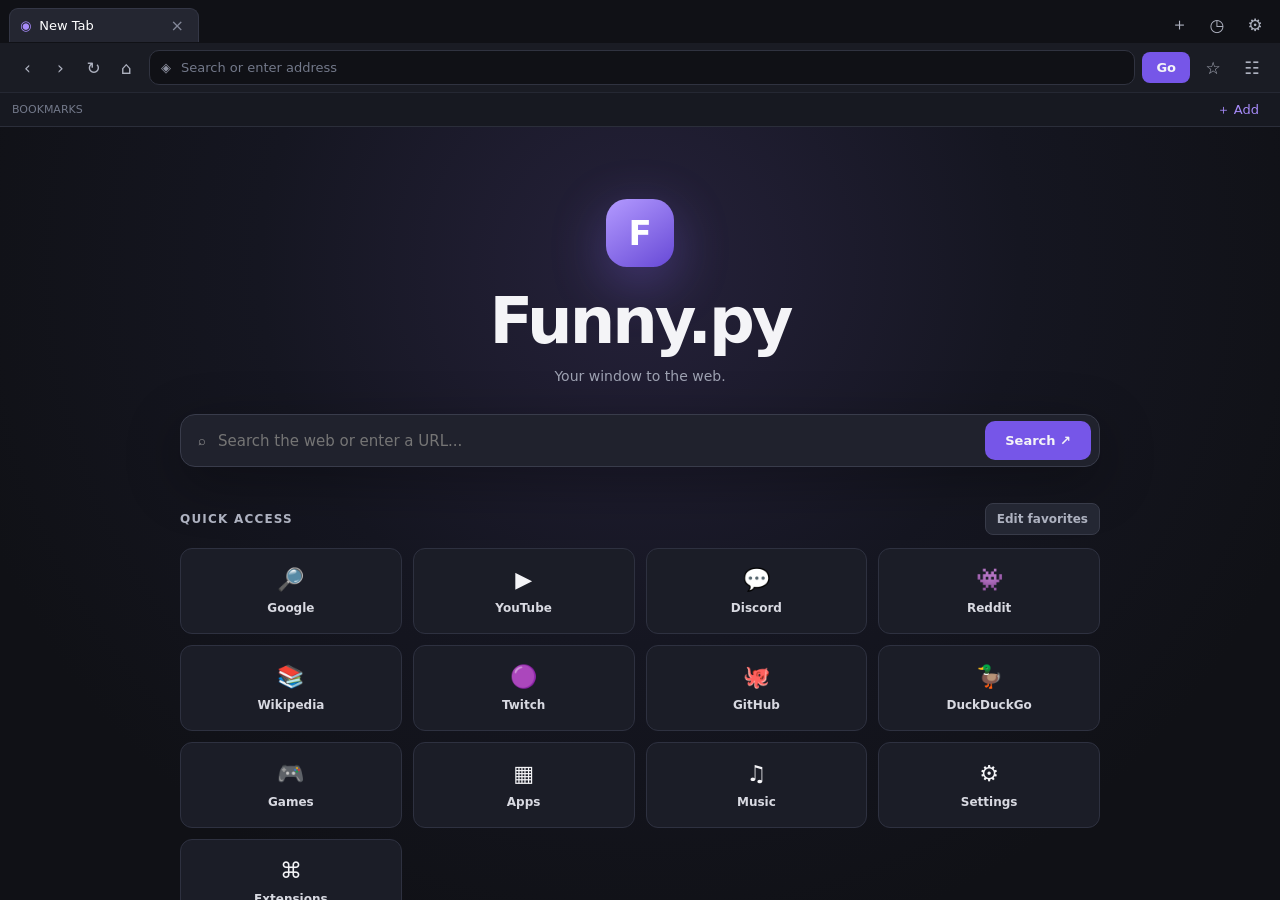
==== index.html @ 0aaf7318 "Make Funny.py a single-file browser with embedded WISP transport" ====
<!DOCTYPE html>
<html lang="en">
<head>
<meta charset="UTF-8">
<meta name="viewport" content="width=device-width,initial-scale=1">
<meta name="theme-color" content="#101116">
<title>Funny.py</title>

<style>
:root{color-scheme:dark;--bg:#101116;--panel:#181a22;--panel2:#20232d;--line:#2b2e3a;--text:#f4f4f7;--muted:#9297a8;--accent:#9b7cff;--accent2:#7656e8;--radius:13px}
*{box-sizing:border-box}html,body{margin:0;width:100%;height:100%;overflow:hidden;background:var(--bg);color:var(--text);font:13px Inter,ui-sans-serif,system-ui,-apple-system,"Segoe UI",sans-serif}
button,input,select{font:inherit}button{color:inherit;cursor:pointer}button:focus-visible,input:focus-visible,select:focus-visible{outline:2px solid var(--accent);outline-offset:2px}
#app{height:100%;display:flex;flex-direction:column;background:var(--bg)}
#chrome{background:#14151c;border-bottom:1px solid var(--line);z-index:5}
#tabrow{height:43px;display:flex;align-items:center;gap:6px;padding:6px 9px 0;background:#101116}
#tabs{display:flex;align-items:center;gap:5px;flex:1;min-width:0;overflow-x:auto;scrollbar-width:none;height:100%}#tabs::-webkit-scrollbar{display:none}
.tab{height:34px;min-width:120px;max-width:220px;flex:0 1 190px;display:flex;align-items:center;gap:8px;padding:0 10px;background:#1a1c25;border:1px solid #292c37;border-bottom:0;border-radius:9px 9px 0 0;color:#aeb2c0;white-space:nowrap;overflow:hidden}
.tab.active{background:#242631;color:white;border-color:#343746}.compact-tabs .tab{min-width:78px;max-width:155px}.hide-bookmarks #bookmarkbar{display:none}.hide-clock #clock,.hide-clock #date{display:none}.tab .tabtitle{overflow:hidden;text-overflow:ellipsis;flex:1;text-align:left}.tab .close{border:0;background:none;color:#85899a;padding:2px 4px;font-size:16px}.tab .close:hover{color:white}
#newtab,.iconbtn{border:0;background:transparent;color:#aeb2c0;border-radius:8px;width:32px;height:30px;font-size:17px;display:grid;place-items:center;flex:none}#newtab:hover,.iconbtn:hover{background:#292c38;color:white}
#toolbar{height:49px;display:flex;align-items:center;gap:7px;padding:6px 12px;background:#1a1c24}
.navbuttons{display:flex;gap:2px}.navbuttons button{width:31px;height:31px;border:0;border-radius:8px;background:transparent;color:#aeb2c0;font-size:17px}.navbuttons button:hover{background:#2b2e3a;color:white}
#addresswrap{height:35px;display:flex;align-items:center;gap:8px;flex:1;min-width:100px;background:#101116;border:1px solid #303340;border-radius:10px;padding:0 11px}
#secure{color:#8d91a0}#address{width:100%;background:transparent;border:0;outline:0;color:white;font-size:13px;min-width:0}#address::placeholder{color:#73798a}
#go{border:0;border-radius:8px;background:var(--accent2);padding:8px 14px;font-weight:700}#go:hover{background:var(--accent)}
#bookmarkbar{height:34px;display:flex;align-items:center;gap:6px;padding:0 12px;background:#171921;border-top:1px solid #252833;overflow:hidden}
.bookmark{border:0;background:transparent;color:#b9bdc9;border-radius:6px;padding:5px 9px;white-space:nowrap}.bookmark:hover{background:#2a2d39;color:white}.bookmark.add{margin-left:auto;color:#a78bfa}
#stage{position:relative;flex:1;min-height:0;background:var(--bg)}
.page{position:absolute;inset:0;width:100%;height:100%;border:0;background:white;display:none}.page.active{display:block}
#home{position:absolute;inset:0;overflow:auto;background:radial-gradient(ellipse at 50% 18%,#25213a 0,#151621 42%,#101116 78%);display:flex;justify-content:center}
.homeinner{width:min(920px,92%);padding:8vh 0 55px;text-align:center}
.brandmark{height:68px;width:68px;margin:0 auto 17px;border-radius:21px;display:grid;place-items:center;background:linear-gradient(145deg,#b39aff,#6749d6);box-shadow:0 15px 55px #8d6cff55;font-size:34px;font-weight:900;color:white}
h1{font-size:clamp(40px,6vw,64px);letter-spacing:-3px;margin:0;font-weight:800}.tagline{color:#9da1b1;margin:10px 0 30px;font-size:14px}
#homesearch{height:53px;display:flex;align-items:center;gap:10px;background:#20222d;border:1px solid #393c4b;border-radius:15px;padding:6px 8px 6px 17px;box-shadow:0 15px 55px #0005}
#homesearch input{flex:1;min-width:0;background:none;border:0;outline:0;color:white;font-size:15px}#homesearch button{height:39px;padding:0 20px;border:0;border-radius:10px;background:var(--accent2);font-weight:700}
.homehead{display:flex;align-items:center;justify-content:space-between;margin:36px 0 13px;text-align:left;color:#aeb2c0;font-size:12px;text-transform:uppercase;letter-spacing:1.2px;font-weight:700}
#favorites{display:grid;grid-template-columns:repeat(4,minmax(0,1fr));gap:11px}
.favorite{min-height:86px;border:1px solid #2e3140;background:#1b1d27;border-radius:12px;display:flex;flex-direction:column;align-items:center;justify-content:center;gap:9px;transition:.15s}
.favorite:hover{transform:translateY(-2px);border-color:#8c70ef;background:#242432}.favicon{font-size:22px}.favname{font-size:12px;color:#d8d9e1;font-weight:600}
#clock{font-size:clamp(28px,5vw,44px);font-weight:700;letter-spacing:-1px;margin-top:36px}#date{color:#8e93a4;margin-top:3px}
#homehint{color:#686e7e;font-size:11px;margin-top:35px}
#sidepanel{position:absolute;right:0;top:0;bottom:0;width:min(390px,92vw);background:#171922;border-left:1px solid var(--line);z-index:4;display:none;flex-direction:column;box-shadow:-15px 0 50px #0007}
#sidepanel.open{display:flex}.panelhead{height:52px;padding:0 16px;display:flex;align-items:center;justify-content:space-between;border-bottom:1px solid var(--line);font-weight:750;font-size:14px}.panelbody{padding:15px;overflow:auto;flex:1}
.panelclose{border:0;background:none;color:#9da1b1;font-size:20px}.field{margin-bottom:17px}.field label{display:block;color:#aeb2c0;font-size:12px;margin-bottom:7px}.field input,.field select{width:100%;height:36px;background:#101219;color:white;border:1px solid #343846;border-radius:8px;padding:0 10px}
.action{border:1px solid #383b49;background:#242733;border-radius:8px;padding:8px 11px}.action:hover{border-color:var(--accent)}.primary{background:var(--accent2);border-color:var(--accent2)}
.row{display:flex;align-items:center;gap:8px}.row>*{flex:1}
.entry{padding:10px 8px;border-bottom:1px solid #292c36;display:flex;align-items:center;gap:9px}.entry small{display:block;color:#858a9b;margin-top:3px;overflow:hidden;text-overflow:ellipsis}.entry .entrymain{flex:1;min-width:0;overflow:hidden}.entry button{border:0;background:none;color:#aeb2c0}
.log{font:11px ui-monospace,monospace;padding:8px;border-bottom:1px solid #292c36;color:#c5c8d2;overflow-wrap:anywhere}.log time{color:#8d72ef;margin-right:8px}
.metric{background:#20232d;border:1px solid #303441;border-radius:9px;padding:12px;margin-bottom:9px}.metric strong{font-size:21px;display:block}.metric span{color:#969bab;font-size:11px}
#toast{position:absolute;bottom:18px;left:50%;transform:translateX(-50%);background:#282b37;border:1px solid #45495a;border-radius:9px;padding:9px 14px;z-index:10;display:none;box-shadow:0 8px 30px #0008}
#inspectorHint{display:none;position:absolute;bottom:0;left:0;right:0;padding:10px;background:#7656e8;color:white;text-align:center;z-index:3}

#internalview{position:absolute;inset:0;display:none;overflow:auto;background:radial-gradient(ellipse at 50% 0,#24213a,#111218 65%);padding:28px}
#internalview.visible{display:block}.internal-wrap{max-width:1050px;margin:0 auto}.internal-top{display:flex;align-items:center;justify-content:space-between;gap:12px;margin-bottom:22px}.internal-top h2{font-size:27px;margin:0;letter-spacing:-1px}.internal-sub{color:#969bad;margin:7px 0 22px}.appgrid{display:grid;grid-template-columns:repeat(auto-fill,minmax(205px,1fr));gap:13px}.appcard{background:#1c1e29;border:1px solid #303342;border-radius:13px;padding:17px;min-height:150px;display:flex;flex-direction:column;align-items:flex-start;gap:9px}.appicon{width:43px;height:43px;border-radius:12px;background:#30294a;display:grid;place-items:center;font-size:22px}.appcard strong{font-size:14px}.appcard p{margin:0;color:#969bad;line-height:1.45;font-size:12px;flex:1}.appcard button{border:0;border-radius:8px;background:#7656e8;padding:8px 12px;font-weight:700}.appcard button.secondary{background:#2c2f3b;border:1px solid #414555}.internal-toolbar{display:flex;gap:8px;flex-wrap:wrap;margin:15px 0}.internal-toolbar button{border:1px solid #383b49;background:#242733;border-radius:8px;padding:8px 12px}.internal-toolbar button.selected{background:#7656e8}.internal-frame{position:absolute;inset:0;width:100%;height:100%;border:0;background:white}.privacy-cover{position:fixed;inset:0;z-index:1000;display:none;align-items:center;justify-content:center;text-align:center;background:linear-gradient(135deg,#171923,#29223f);color:white}.privacy-cover.visible{display:flex}.privacy-cover .privacy-card{padding:36px 48px;border:1px solid #ffffff22;border-radius:20px;background:#11131acc;box-shadow:0 20px 80px #0009}.privacy-cover h2{font-size:30px;margin:0 0 8px}.privacy-cover p{color:#b8bbca;margin:0}.game-stage{background:#101116;border:1px solid #303342;border-radius:14px;padding:22px;max-width:680px;margin:22px auto;text-align:center}.game-score{font-size:50px;font-weight:800;margin:20px}.game-stage button{background:#7656e8;border:0;border-radius:10px;padding:12px 18px;font-weight:700}

#internalview{padding-bottom:28px}
.music-embed{width:100%;height:calc(100vh - 205px);min-height:360px;border:1px solid #303342;border-radius:14px;background:#111218}


@media(max-width:620px){#favorites{grid-template-columns:repeat(2,1fr)}.tab{min-width:95px;max-width:145px}#bookmarkbar{overflow-x:auto}.navbuttons button{width:27px}#go{padding:8px 10px}.homeinner{padding-top:6vh}}
</style>
</head>
<body>
<div id="app">
 <div id="chrome">
  <div id="tabrow"><div id="tabs"></div><button id="newtab" title="New tab">＋</button><button class="iconbtn" data-panel="history" title="History">◷</button><button class="iconbtn" data-panel="settings" title="Settings">⚙</button></div>
  <div id="toolbar">
   <div class="navbuttons"><button id="back" title="Back">‹</button><button id="forward" title="Forward">›</button><button id="reload" title="Reload">↻</button><button id="homebtn" title="Home">⌂</button></div>
   <div id="addresswrap"><span id="secure">◈</span><input id="address" spellcheck="false" autocomplete="off" placeholder="Search or enter address"></div>
   <button id="go">Go</button>
   <button class="iconbtn" id="bookmarkCurrent" title="Bookmark this page">☆</button>
   <button class="iconbtn" data-panel="tools" title="Browser tools">☷</button>
  </div>
  <div id="bookmarkbar"><span style="color:#73798a;font-size:11px">BOOKMARKS</span><div id="bookmarks" class="row" style="flex:1;overflow:hidden"></div><button class="bookmark add" id="addBookmark">＋ Add</button></div>
 </div>
 <div id="stage">
  <div id="home">
   <div class="homeinner">
    <div class="brandmark">F</div><h1>Funny.py</h1><div class="tagline">Your window to the web.</div>
    <div id="homesearch"><span style="color:#999">⌕</span><input id="homeaddress" placeholder="Search the web or enter a URL..." autocomplete="off"><button id="homego">Search ↗</button></div>
    <div class="homehead"><span>Quick access</span><button class="action" id="editFavorites">Edit favorites</button></div>
    <div id="favorites"></div>
    <div id="clock">--:--</div><div id="date"></div>
    <div id="homehint">Funny.py Browser · Powered by GUST WISP</div>
   </div>
  </div>
  <div id="internalview"></div>
  <div id="sidepanel"><div class="panelhead"><span id="paneltitle">Browser tools</span><button class="panelclose" id="panelclose">×</button></div><div class="panelbody" id="panelbody"></div></div>
  <div id="inspectorHint">Element picker active — click an element inside the page to inspect it. Press Esc to stop.</div>
  <div id="toast"></div>
  <div id="privacyCover" class="privacy-cover"><div class="privacy-card"><h2>Funny.py</h2><p>Privacy screen · Return to this window to continue</p></div></div>
 </div>
</div>
<script>
"use strict";
const $=s=>document.querySelector(s);
const defaults={search:"https://www.google.com/search?q=",wisp:"wss://wisp.mercurywork.shop/",customWisp:"",favorites:[["Google","🔎","https://google.com"],["YouTube","▶️","https://youtube.com"],["Discord","💬","https://discord.com"],["Reddit","👾","https://reddit.com"],["Wikipedia","📚","https://wikipedia.org"],["Twitch","🟣","https://twitch.tv"],["GitHub","🐙","https://github.com"],["DuckDuckGo","🦆","https://duckduckgo.com"]],bookmarks:[],history:[],wallpaper:"",font:13,adblock:false};
let settings={...defaults,...load("funny_settings",{})};
let tabs=[],activeId=null,logs=[],panel=null,inspectMode=false,dragTab=null;
let gustEngineFrame=null,gustEngineReadyPromise=null,funnyCurl=null,funnyWispReady=null,funnyCurrentUrl="";
function restartGustEngine(){funnyWispReady=null;try{funnyCurl?.close()}catch(e){}funnyCurl=null}
async function ensureGustEngine(){
 if(funnyWispReady)return funnyWispReady;
 funnyWispReady=(async()=>{
  const prefs=load("funny_settings",settings),wisp=prefs.customWisp||prefs.wisp||"wss://wisp.mercurywork.shop/";
  await libcurl.load_wasm();
  libcurl.set_websocket(wisp);
  funnyCurl=new libcurl.HTTPSession();
  funnyCurl.set_connections(24,16,6);
  return funnyCurl;
 })();
 try{return await funnyWispReady}catch(e){funnyWispReady=null;throw e}
}
function funnyProxyUrl(raw,base){try{const u=new URL(raw,base);if(!/^https?:$/.test(u.protocol))return null;return u.href}catch(e){return null}}
async function showProxiedPage(url){
 const curl=await ensureGustEngine(),target=funnyProxyUrl(url,location.href);
 if(!target)throw new Error("Enter a valid http:// or https:// address");
 const response=await curl.fetch(target,{redirect:"follow"});
 if(!response.ok&&response.status!==0)throw new Error("WISP returned HTTP "+response.status);
 const type=response.headers.get("content-type")||"";
 if(!/html|xhtml/i.test(type)){
  const blob=await response.blob(),objectUrl=URL.createObjectURL(blob);
  funnyCurrentUrl=target;
  let frame=$("#funnyPageFrame");if(!frame){frame=document.createElement("iframe");frame.id="funnyPageFrame";frame.style.cssText="position:absolute;inset:0;width:100%;height:100%;border:0;background:white;z-index:2";$("#stage").insertBefore(frame,$("#sidepanel"))}
  frame.style.display="block";frame.src=objectUrl;$("#home").style.display="none";$("#internalview").classList.remove("visible");return;
 }
 let html=await response.text();funnyCurrentUrl=response.url||target;
 const baseTag='<base href="'+escapeHTML(funnyCurrentUrl)+'">';
 const bridge='<script>(function(){const base=document.baseURI;document.addEventListener("click",function(e){let a=e.target.closest("a[href]");if(!a)return;let u;try{u=new URL(a.getAttribute("href"),base)}catch(_){return}if(!/^https?:$/.test(u.protocol))return;e.preventDefault();parent.postMessage({__funnyWispNav:u.href},"*")},true);document.addEventListener("submit",function(e){let f=e.target;if(!(f instanceof HTMLFormElement))return;let u;try{u=new URL(f.action||location.href,base)}catch(_){return}e.preventDefault();parent.postMessage({__funnyWispNav:u.href,method:(f.method||"GET").toUpperCase()},"*")},true);})();<\/script>';
 if(/<head[^>]*>/i.test(html))html=html.replace(/<head([^>]*)>/i,"<head$1>"+baseTag+bridge);else html=baseTag+bridge+html;
 let frame=$("#funnyPageFrame");if(!frame){frame=document.createElement("iframe");frame.id="funnyPageFrame";frame.style.cssText="position:absolute;inset:0;width:100%;height:100%;border:0;background:white;z-index:2";$("#stage").insertBefore(frame,$("#sidepanel"))}
 frame.style.display="block";frame.srcdoc=html;$("#home").style.display="none";$("#internalview").classList.remove("visible");
}
window.addEventListener("message",e=>{if(e.data&&e.data.__funnyWispNav)navigate(e.data.__funnyWispNav)});

function load(k,f){try{return JSON.parse(localStorage.getItem(k))??f}catch(e){return f}}
function save(k,v){try{localStorage.setItem(k,JSON.stringify(v))}catch(e){}}
function log(message,type="info"){logs.unshift({time:new Date().toLocaleTimeString(),message,type});logs=logs.slice(0,200)}
function toast(message){const el=$("#toast");el.textContent=message;el.style.display="block";clearTimeout(toast.timer);toast.timer=setTimeout(()=>el.style.display="none",2200)}
function escapeHTML(s){return String(s).replace(/[&<>"']/g,c=>({"&":"&amp;","<":"&lt;",">":"&gt;",'"':"&quot;","'":"&#39;"}[c]))}
function normalize(value){
 value=String(value||"").trim();if(!value)return null;
 try{return new URL(value).href}catch(e){}
 if(value.includes(".")&&!value.includes(" "))return "https://"+value;
 return settings.search+encodeURIComponent(value);
}
function activeTab(){return tabs.find(t=>t.id===activeId)}
const BUILTIN_APPS=[
 {id:"interface-os",name:"Interf$ce OS",icon:"▦",description:"Interf$ce OS · whoisbro123.bonto.page",url:"https://whoisbro123.bonto.page",kind:"web"}
];
const EXTENSIONS=[
 {id:"compact-tabs",name:"Compact tabs",description:"Use a denser tab strip."},
 {id:"hide-bookmarks",name:"Hide bookmarks bar",description:"Hide the bookmarks strip to free up space."},
 {id:"hide-clock",name:"Hide new-tab clock",description:"Hide the clock and date on the start page."}
];
function internalRoute(raw){
 const v=String(raw||"").trim().toLowerCase().replace(/^https?:\/\//,"");
 if(!v.startsWith("funny.py//"))return null;
 return v.slice("funny.py//".length).split(/[?#]/)[0]||"home";
}
function setInternalContent(html){
 const box=$("#internalview");box.innerHTML=html;box.classList.add("visible");$("#home").style.display="none";
 if(gustEngineFrame)gustEngineFrame.style.display="none";const pf=$("#funnyPageFrame");if(pf)pf.style.display="none";
}
function appIsInstalled(id){return (load("funny_installed_apps",[])||[]).includes(id)}
function installApp(id){const a=load("funny_installed_apps",["lumin-demo"]);if(!a.includes(id))a.push(id);save("funny_installed_apps",a);toast("App installed")}
function uninstallApp(id){save("funny_installed_apps",(load("funny_installed_apps",["lumin-demo"])||[]).filter(x=>x!==id));toast("App uninstalled")}
function openInternalApp(id){const app=BUILTIN_APPS.find(x=>x.id===id);if(!app){toast("App not found");return}if(!appIsInstalled(id)){toast("Install this app first");return}const t=activeTab()||createTab();t.url="funny.py//apps/"+id;t.title=app.name;$("#address").value=t.url;renderTabs();$("#home").style.display="none";$("#internalview").classList.remove("visible");showProxiedPage(app.url).then(()=>log("Opened "+app.name+" through embedded WISP","load")).catch(e=>{toast("Could not open app: "+e.message);log("App launch error: "+e.message,"error")})}
function renderAppStore(){
 const apps=BUILTIN_APPS.map(a=>'<article class="appcard"><div class="appicon">'+a.icon+'</div><strong>'+escapeHTML(a.name)+'</strong><p>'+escapeHTML(a.description)+'</p><button data-install="'+a.id+'">'+(appIsInstalled(a.id)?"Open":"Install")+'</button></article>').join("");
 setInternalContent('<div class="internal-wrap"><div class="internal-top"><div><h2>Apps</h2><div class="internal-sub">Install an app, then open it inside a Funny.py tab.</div></div><button class="action" onclick="navigate(\'funny.py//home\')">Home</button></div><div class="appgrid">'+apps+'</div><div class="internal-toolbar"><button onclick="navigate(\'funny.py//games\')">Games hub</button><button onclick="navigate(\'funny.py//extensions\')">Extensions hub</button><button onclick="navigate(\'funny.py//settings\')">Settings</button></div></div>');
 $("#internalview").querySelectorAll("[data-install]").forEach(b=>b.onclick=()=>{const id=b.dataset.install;if(appIsInstalled(id))openInternalApp(id);else{installApp(id);renderAppStore()}});
}
function renderGames(){
 setInternalContent('<div class="internal-wrap"><div class="internal-top"><div><h2>Games</h2><div class="internal-sub">Powered by the official LuminSDK game catalog.</div></div><button class="action" onclick="navigate(\'funny.py//apps\')">Apps</button></div><div id="luminStatus" class="internal-sub">Loading LuminSDK game library…</div><div id="luminGames" style="min-height:420px;background:#101116;border-radius:14px;padding:12px"></div><div class="internal-toolbar"><button onclick="navigate(\'funny.py//extensions\')">Extensions</button><button onclick="navigate(\'funny.py//settings\')">Settings</button></div></div>');
 loadLuminSDK();
}
function loadLuminSDK(){
 const status=$("#luminStatus"),mount=$("#luminGames");if(!mount)return;
 const init=()=>{if(!window.Lumin||typeof window.Lumin.init!=="function"){if(status)status.textContent="LuminSDK loaded but its API is unavailable.";return}
  Promise.resolve(window.Lumin.init({container:mount,theme:"dark",columns:5,rows:4,onReady:()=>{if(status)status.textContent="LuminSDK ready · choose a game to play"},onError:e=>{if(status)status.textContent="LuminSDK error: "+(e?.message||e)}})).catch(e=>{if(status)status.textContent="Could not load games: "+(e?.message||e)})};
 if(window.Lumin){init();return}
 let script=document.getElementById("lumin-sdk-script");
 if(!script){script=document.createElement("script");script.id="lumin-sdk-script";script.src="https://cdn.jsdelivr.net/gh/luminsdk/script@latest/lumin.min.js";script.async=true;script.onload=init;script.onerror=()=>{if(status)status.textContent="LuminSDK could not load. Check your connection or CDN access."};document.head.appendChild(script)}
 else{script.addEventListener("load",init,{once:true})}
}
function renderGame(id){
 if(id!=="lumin-demo"){const custom=(load("funny_custom_games",[])||[]).find(g=>g.id===id);const render=window._funnyGameRender?.[id];if(custom&&typeof render==="function"){setInternalContent('<div class="internal-wrap"><div class="internal-top"><h2>'+escapeHTML(custom.name)+'</h2><button class="action" onclick="navigate(\'funny.py//games\')">All games</button></div><div id="customGameRoot"></div></div>');render($("#customGameRoot"),window.LuminSDK);return}setInternalContent('<div class="internal-wrap"><h2>Game not found</h2><button class="action" onclick="navigate(\'funny.py//games\')">Back</button></div>');return}
 setInternalContent('<div class="internal-wrap"><div class="internal-top"><div><h2>Lumin SDK Demo</h2><div class="internal-sub">funny.py//games/lumin-demo</div></div><button class="action" onclick="navigate(\'funny.py//games\')">All games</button></div><div class="game-stage"><p>Tap to earn points</p><div class="game-score" id="score">0</div><button id="tapGame">+1 point</button><p style="color:#9da1b1">Example game using window.LuminSDK</p></div></div>');
 let score=0;$("#tapGame").onclick=()=>{$("#score").textContent=String(++score);window.LuminSDK?.emit("score",score)};
}
function renderExtensions(){
 const enabled=load("funny_extensions",[]);
 setInternalContent('<div class="internal-wrap"><div class="internal-top"><div><h2>Extensions</h2><div class="internal-sub">Manage lightweight Funny.py interface extensions.</div></div><button class="action" onclick="navigate(\'funny.py//settings\')">Settings</button></div><div class="appgrid">'+EXTENSIONS.map(e=>'<article class="appcard"><div class="appicon">⌘</div><strong>'+e.name+'</strong><p>'+e.description+'</p><button class="extension-toggle" data-ext="'+e.id+'">'+(enabled.includes(e.id)?"Disable":"Enable")+'</button></article>').join("")+'</div></div>');
 $("#internalview").querySelectorAll("[data-ext]").forEach(b=>b.onclick=()=>{const id=b.dataset.ext;let list=load("funny_extensions",[]);list=list.includes(id)?list.filter(x=>x!==id):[...list,id];save("funny_extensions",list);applyExtensions();renderExtensions()});
}
function renderInternalSettings(){
 const cfg=load("funny_privacy",{enabled:false,preset:"midnight"});
 const options=[["wss://wisp.mercurywork.shop/","Default WISP · mercurywork.shop"],["wss://truffled.lol","Truffled · truffled.lol"],["wss://anura.pro","Anura · anura.pro"],["custom","Custom WISP URL"]];
 setInternalContent('<div class="internal-wrap"><div class="internal-top"><div><h2>Funny.py Settings</h2><div class="internal-sub">Browser preferences, WISP and privacy controls.</div></div><button class="action" onclick="navigate(\'funny.py//home\')">Home</button></div><div class="appgrid"><section class="appcard"><strong>Custom WISP</strong><p>Choose a WISP endpoint or enter your own. The built-in WISP transport uses this server for proxied page requests.</p><div class="field" style="width:100%"><label>WISP server</label><select id="wispChoice">'+options.map(o=>'<option value="'+o[0]+'">'+o[1]+'</option>').join("")+'</select></div><div class="field" style="width:100%"><label>Custom WISP URL</label><input id="customWisp" placeholder="wss://your-wisp.example"></div><button class="primary" id="saveWisp">Save WISP setting</button><p id="wispStatus" style="color:#9da1b1">Saved: '+escapeHTML(settings.customWisp||settings.wisp||options[0][0])+'</p></section><section class="appcard"><strong>Privacy screen</strong><p>Show a neutral cover when Funny.py loses focus.</p><label><input id="privacyEnabled" type="checkbox"> Enable privacy screen</label><div class="field" style="width:100%;margin-top:12px"><label>Screen style</label><select id="privacyPreset"><option value="midnight">Midnight</option><option value="violet">Violet gradient</option><option value="plain">Plain dark</option></select></div><button class="primary" id="savePrivacy">Save privacy settings</button></section></div><div class="internal-toolbar"><button onclick="navigate(\'funny.py//apps\')">Apps</button><button onclick="navigate(\'funny.py//games\')">Games</button><button onclick="navigate(\'funny.py//extensions\')">Extensions</button></div></div>');
 $("#privacyEnabled").checked=cfg.enabled;$("#privacyPreset").value=cfg.preset;
 const choice=$("#wispChoice"),custom=$("#customWisp");custom.value=settings.customWisp||"";
 choice.value=settings.customWisp?"custom":(settings.wisp||options[0][0]);if(!Array.from(choice.options).some(o=>o.value===choice.value))choice.value=options[0][0];
 custom.disabled=choice.value!=="custom";choice.onchange=()=>custom.disabled=choice.value!=="custom";
 $("#saveWisp").onclick=()=>{const value=choice.value==="custom"?custom.value.trim():choice.value;if(!/^wss:\/\//i.test(value)){toast("WISP URL must start with wss://");return}settings.wisp=value;settings.customWisp=choice.value==="custom"?value:"";save("funny_settings",settings);$("#wispStatus").textContent="Saved: "+value;restartGustEngine();toast("WISP saved. The next page will use this server.")};
 $("#savePrivacy").onclick=()=>{save("funny_privacy",{enabled:$("#privacyEnabled").checked,preset:$("#privacyPreset").value});applyPrivacyPreset();toast("Privacy settings saved")};
}
function renderMusic(){
 const musicUrl="https://shore-cloud-28296.surge.sh/pages/music.html";
 const tab=activeTab();if(tab){tab.title="Funny.py Music";renderTabs()}
 log("Opening Funny.py Music through GUST WISP","navigation");
 showProxiedPage(musicUrl).then(()=>log("Funny.py Music opened","load")).catch(e=>{toast("Music could not open: "+e.message);log("Music error: "+e.message,"error")});
}
function renderInternal(route){
 const parts=route.split("/");const section=parts[0]||"home";
 if(section==="home"||section===""){showHome();$("#internalview").classList.remove("visible");return}
 if(section==="settings")renderInternalSettings();
 else if(section==="apps"&&parts[1])openInternalApp(parts[1]);
 else if(section==="apps")renderAppStore();
 else if(section==="games"&&parts[1])renderGame(parts[1]);
 else if(section==="games")renderGames();
 else if(section==="extensions")renderExtensions();
 else if(section==="music")renderMusic();
 else setInternalContent('<div class="internal-wrap"><h2>Funny.py page not found</h2><p class="internal-sub">Try funny.py//settings, funny.py//apps, funny.py//games, funny.py//music, or funny.py//extensions.</p><button class="action" onclick="navigate(\'funny.py//home\')">Home</button></div>');
}
window.LuminSDK={
 version:"1.0-compatible",
 registerGame(def){if(!def||!def.id||!def.name||typeof def.render!=="function")throw new Error("Game requires id, name and render()");const list=load("funny_custom_games",[]);const clean={id:String(def.id),name:String(def.name),description:String(def.description||""),icon:String(def.icon||"🎮")};const next=list.filter(x=>x.id!==clean.id);next.push(clean);save("funny_custom_games",next);window._funnyGameRender=window._funnyGameRender||{};window._funnyGameRender[clean.id]=def.render;return clean},
 mount(node,html){if(typeof node==="string")node=document.querySelector(node);if(node)node.innerHTML=html},
 toast,save:(key,value)=>save("lumin_"+key,value),load:(key,fallback)=>load("lumin_"+key,fallback),
 navigate:url=>navigate(url),emit:(name,data)=>window.dispatchEvent(new CustomEvent("lumin:"+name,{detail:data}))
};
function applyExtensions(){const enabled=load("funny_extensions",[]);document.body.classList.toggle("compact-tabs",enabled.includes("compact-tabs"));document.body.classList.toggle("hide-bookmarks",enabled.includes("hide-bookmarks"));document.body.classList.toggle("hide-clock",enabled.includes("hide-clock"));}
function applyPrivacyPreset(){
 const cfg=load("funny_privacy",{enabled:false,preset:"midnight"});const cover=$("#privacyCover");if(!cover)return;
 const styles={midnight:"linear-gradient(135deg,#12141d,#25213a)",violet:"linear-gradient(135deg,#33205c,#7656e8)",plain:"#111218"};
 cover.style.background=styles[cfg.preset]||styles.midnight;
}
function privacyEvent(){const cfg=load("funny_privacy",{enabled:false,preset:"midnight"});$("#privacyCover")?.classList.toggle("visible",!!cfg.enabled&&document.visibilityState==="hidden")}

function createTab(url=null){
 const tab={id:crypto.randomUUID?crypto.randomUUID():String(Date.now()+Math.random()),url:null,title:"New Tab",history:[],index:-1,frame:null};
 tabs.push(tab);activeId=tab.id;tabs.forEach(x=>{if(x.frame){x.frame.style.display="none";x.frame.classList.remove("active")}});renderTabs();
 if(url)navigate(url);else showHome();
 return tab;
}
function renderTabs(){
 const root=$("#tabs");root.innerHTML="";
 tabs.forEach(t=>{
  const el=document.createElement("div");el.className="tab"+(t.id===activeId?" active":"");el.draggable=true;el.dataset.id=t.id;
  el.innerHTML='<span style="color:#a78bfa">◉</span><span class="tabtitle"></span><button class="close" title="Close tab">×</button>';
  el.querySelector(".tabtitle").textContent=t.title;
  el.addEventListener("click",e=>{if(e.target.closest(".close"))return;switchTab(t.id)});
  el.querySelector(".close").addEventListener("click",e=>{e.stopPropagation();closeTab(t.id)});
  el.addEventListener("dragstart",()=>{dragTab=t.id;el.style.opacity=".5"});
  el.addEventListener("dragend",()=>{dragTab=null;el.style.opacity="1"});
  el.addEventListener("dragover",e=>e.preventDefault());
  el.addEventListener("drop",e=>{e.preventDefault();const from=tabs.findIndex(x=>x.id===dragTab),to=tabs.findIndex(x=>x.id===t.id);if(from<0||to<0)return;const [m]=tabs.splice(from,1);tabs.splice(to,0,m);renderTabs()});
  root.appendChild(el);
 });
}
function switchTab(id){activeId=id;const t=activeTab();const route=t?.url?internalRoute(t.url):null;if(gustEngineFrame)gustEngineFrame.style.display="none";if(route!==null){renderInternal(route)}else if(t?.url){$("#internalview").classList.remove("visible");$("#home").style.display="none";showProxiedPage(t.url).catch(e=>{toast("WISP error: "+e.message);log("WISP error: "+e.message,"error")})}else{$("#internalview").classList.remove("visible");$("#home").style.display="flex"}$("#address").value=t?.url||"";renderTabs();closePanel()}
function closeTab(id){const i=tabs.findIndex(t=>t.id===id);if(i<0)return;const wasActive=activeId===id;if(tabs[i].frame)tabs[i].frame.remove();tabs.splice(i,1);if(!tabs.length){createTab();return}if(wasActive){activeId=tabs[Math.max(0,i-1)].id;switchTab(activeId)}else renderTabs()}
async function navigate(input,replace=false){const route=internalRoute(input);if(route!==null){const t=activeTab()||createTab();if(t.url&&!replace){t.history=t.history.slice(0,t.index+1);t.history.push(t.url);t.index++}t.url="funny.py//"+route;t.title="Funny.py · "+(route.split("/")[0]||"Home");if(gustEngineFrame)gustEngineFrame.style.display="none";$("#address").value=t.url;renderTabs();renderInternal(route);log("Opened internal route "+t.url);return}const url=normalize(input);if(!url)return;const t=activeTab()||createTab();try{if(t.url&&!replace){t.history=t.history.slice(0,t.index+1);t.history.push(t.url);t.index++}t.url=url;try{t.title=new URL(url).hostname}catch(e){t.title=url}$("#home").style.display="none";$("#address").value=url;$("#internalview").classList.remove("visible");renderTabs();log("Connecting through embedded WISP: "+url,"navigation");await showProxiedPage(url);log("WISP page loaded: "+url,"load");settings.history.unshift({url,title:t.title,time:Date.now()});settings.history=settings.history.slice(0,150);save("funny_settings",settings)}catch(e){console.error(e);toast("WISP navigation failed: "+e.message);log("WISP navigation error: "+e.message,"error")}}
function showHome(){if(gustEngineFrame)gustEngineFrame.style.display="none";const t=activeTab();if(t){t.url=null;t.title="New Tab"}$("#internalview").classList.remove("visible");$("#home").style.display="flex";$("#address").value="";renderTabs()}
function goBack(){const t=activeTab();if(!t)return;if(t.index>=0){const url=t.history[t.index];t.index--;navigate(url,true)}else if(gustEngineFrame){try{gustEngineFrame.contentWindow.document.getElementById("frame").contentWindow.history.back()}catch(e){}}}
function goForward(){const t=activeTab();if(!t)return;if(t.index+1<t.history.length){const url=t.history[++t.index];navigate(url,true)}else if(gustEngineFrame){try{gustEngineFrame.contentWindow.document.getElementById("frame").contentWindow.history.forward()}catch(e){}}}
function renderBookmarks(){
 $("#bookmarks").innerHTML="";settings.bookmarks.slice(0,9).forEach((b,i)=>{const btn=document.createElement("button");btn.className="bookmark";btn.textContent=b.title;btn.title=b.url;btn.onclick=()=>navigate(b.url);$("#bookmarks").appendChild(btn)});
}
function addBookmark(url,title){if(!url)return;if(settings.bookmarks.some(b=>b.url===url)){toast("Already bookmarked");return}settings.bookmarks.push({url,title:title||new URL(url).hostname});save("funny_settings",settings);renderBookmarks();toast("Bookmark saved")}
function renderFavorites(){
 const root=$("#favorites");root.innerHTML="";
 const items=settings.favorites.map(([name,icon,url])=>({name,icon,url,internal:false}));
 items.push(
  {name:"Games",icon:"🎮",url:"funny.py//games",internal:true},
  {name:"Apps",icon:"▦",url:"funny.py//apps",internal:true},
  {name:"Music",icon:"♫",url:"funny.py//music",internal:true},
  {name:"Settings",icon:"⚙",url:"funny.py//settings",internal:true},
  {name:"Extensions",icon:"⌘",url:"funny.py//extensions",internal:true}
 );
 items.forEach(item=>{
  const b=document.createElement("button");b.className="favorite";b.type="button";
  const icon=document.createElement("span");icon.className="favicon";icon.textContent=item.icon;
  const label=document.createElement("span");label.className="favname";label.textContent=item.name;
  b.append(icon,label);b.title=item.internal?"Open "+item.name:"Open "+item.url;
  b.onclick=()=>navigate(item.url);root.appendChild(b);
 });
}
function openPanel(which){panel=which;$("#sidepanel").classList.add("open");const title={settings:"Settings",history:"History",bookmarks:"Bookmarks",tools:"Developer tools",downloads:"Downloads"}[which]||"Browser tools";$("#paneltitle").textContent=title;const body=$("#panelbody");
 if(which==="settings"){
 body.innerHTML='<div class="field"><label>Search engine</label><select id="searchEngine"><option value="https://www.google.com/search?q=">Google</option><option value="https://search.brave.com/search?q=">Brave</option><option value="https://duckduckgo.com/?q=">DuckDuckGo</option><option value="https://www.bing.com/search?q=">Bing</option></select></div><div class="field"><label>New-tab wallpaper image URL</label><input id="wallpaper" placeholder="https://example.com/wallpaper.jpg"></div><div class="field"><label>New-tab font size</label><input id="fontsize" type="range" min="12" max="18" value="'+settings.font+'"></div><div class="field"><label><input id="adblock" type="checkbox" '+(settings.adblock?"checked":"")+'> Enable cosmetic ad-block styling (new-tab UI only)</label></div><button class="action primary" id="saveSettings">Save settings</button><p style="color:#8e93a4;line-height:1.5;margin-top:18px">Funny.py uses its embedded WISP transport. No GUST browser interface or visual assets are included.</p>';
 $("#searchEngine").value=settings.search;$("#wallpaper").value=settings.wallpaper||"";
 $("#saveSettings").onclick=()=>{settings.search=$("#searchEngine").value;settings.wallpaper=$("#wallpaper").value.trim();settings.font=Number($("#fontsize").value);settings.adblock=$("#adblock").checked;save("funny_settings",settings);applySettings();toast("Settings saved")};
 }else if(which==="history"){
 body.innerHTML='<div class="row"><button class="action" id="clearHistory">Clear history</button></div><div id="historyList"></div>';
 $("#historyList").innerHTML=settings.history.map(h=>'<div class="entry"><span>◷</span><div class="entrymain"><div>'+escapeHTML(h.title||h.url)+'</div><small>'+escapeHTML(h.url)+'</small></div><button data-url="'+encodeURIComponent(h.url)+'">↗</button></div>').join("");
 $("#historyList").querySelectorAll("button").forEach(b=>b.onclick=()=>navigate(decodeURIComponent(b.dataset.url)));
 $("#clearHistory").onclick=()=>{settings.history=[];save("funny_settings",settings);openPanel("history")};
 }else if(which==="bookmarks"){
 body.innerHTML=settings.bookmarks.length?settings.bookmarks.map((b,i)=>'<div class="entry"><span>☆</span><div class="entrymain"><div>'+escapeHTML(b.title)+'</div><small>'+escapeHTML(b.url)+'</small></div><button data-open="'+i+'">↗</button><button data-remove="'+i+'">×</button></div>').join(""):"<p style='color:#9297a8'>No bookmarks yet. Use the ☆ button in the address bar to save a page.</p>";
 body.querySelectorAll("[data-open]").forEach(b=>b.onclick=()=>navigate(settings.bookmarks[+b.dataset.open].url));body.querySelectorAll("[data-remove]").forEach(b=>b.onclick=()=>{settings.bookmarks.splice(+b.dataset.remove,1);save("funny_settings",settings);renderBookmarks();openPanel("bookmarks")});
 }else if(which==="tools"){
 body.innerHTML='<div class="metric"><strong>'+tabs.length+'</strong><span>Open tabs</span></div><div class="metric"><strong>'+logs.length+'</strong><span>Browser events recorded</span></div><div class="metric"><strong id="heap">—</strong><span>JS heap used (when supported)</span></div><div class="row"><button class="action" id="showLogs">Request / navigation log</button><button class="action" id="inspect">Inspect page elements</button></div><div class="row" style="margin-top:8px"><button class="action" id="metricsRefresh">Refresh metrics</button><button class="action" id="clearLogs">Clear logs</button></div><div id="loglist" style="margin-top:12px"></div>';
 const mem=performance.memory;$("#heap").textContent=mem?(mem.usedJSHeapSize/1048576).toFixed(1)+" MB":"Unavailable";
 $("#showLogs").onclick=()=>renderLogs();$("#metricsRefresh").onclick=()=>openPanel("tools");$("#clearLogs").onclick=()=>{logs=[];renderLogs()};$("#inspect").onclick=()=>startInspector();
 }else if(which==="downloads"){
 body.innerHTML="<p style='color:#9297a8'>Downloads started inside proxied pages depend on the target site and browser permissions. Your browser's normal downloads list remains available through the browser menu.</p>";
 }
}
function renderLogs(){const list=$("#loglist");if(!list)return;list.innerHTML=logs.map(l=>'<div class="log"><time>'+escapeHTML(l.time)+'</time>'+escapeHTML(l.message)+'</div>').join("")||"<p style='color:#9297a8'>No events yet.</p>"}
function closePanel(){panel=null;$("#sidepanel").classList.remove("open")}
function applySettings(){document.documentElement.style.setProperty("--font-size",settings.font+"px");if(settings.wallpaper){$("#home").style.background="linear-gradient(#10111699,#101116bb),url('"+settings.wallpaper.replace(/'/g,"%27")+"') center/cover fixed"}else{$("#home").style.background="radial-gradient(ellipse at 50% 18%,#25213a 0,#151621 42%,#101116 78%)"}renderFavorites();renderBookmarks()}
function startInspector(){
 const t=activeTab();if(!t?.frame){toast("Open a page first");return}
 try{
  const doc=t.frame.contentDocument;if(!doc)throw new Error("Page is not accessible");
  inspectMode=true;$("#inspectorHint").style.display="block";closePanel();
  const handler=e=>{if(!inspectMode)return;e.preventDefault();e.stopPropagation();const el=e.target;el.style.outline="2px solid #9b7cff";const info={tag:el.tagName.toLowerCase(),id:el.id||"(none)",classes:el.className?.toString?.()||"(none)",text:(el.textContent||"").trim().slice(0,180)};openPanel("tools");$("#loglist").innerHTML='<div class="metric"><strong>'+escapeHTML(info.tag)+'</strong><span>Selected element</span></div><div class="log">ID: '+escapeHTML(info.id)+'</div><div class="log">Classes: '+escapeHTML(info.classes)+'</div><div class="log">Text: '+escapeHTML(info.text)+'</div>';stopInspector();};
  doc.addEventListener("click",handler,true);window._funnyInspector={doc,handler};toast("Click an element inside the page");
 }catch(e){toast("Inspector unavailable for this page");log("Inspector error: "+e.message,"error")}
}
function stopInspector(){inspectMode=false;$("#inspectorHint").style.display="none";if(window._funnyInspector){window._funnyInspector.doc.removeEventListener("click",window._funnyInspector.handler,true);window._funnyInspector=null}}
function updateClock(){const d=new Date();$("#clock").textContent=d.toLocaleTimeString([],{hour:"2-digit",minute:"2-digit"});$("#date").textContent=d.toLocaleDateString([],{weekday:"long",month:"long",day:"numeric"})}
$("#go").onclick=()=>navigate($("#address").value);$("#address").addEventListener("keydown",e=>{if(e.key==="Enter")navigate($("#address").value)});
$("#homego").onclick=()=>navigate($("#homeaddress").value);$("#homeaddress").addEventListener("keydown",e=>{if(e.key==="Enter")navigate($("#homeaddress").value)});
$("#newtab").onclick=()=>createTab();$("#back").onclick=goBack;$("#forward").onclick=goForward;$("#reload").onclick=()=>{const t=activeTab();if(t?.url&&!internalRoute(t.url))showProxiedPage(t.url).catch(e=>toast("Reload failed: "+e.message));else showHome()};$("#homebtn").onclick=showHome;
$("#bookmarkCurrent").onclick=()=>{const t=activeTab();if(t?.url)addBookmark(t.url,t.title);else toast("Open a page to bookmark it")};
$("#addBookmark").onclick=()=>{const t=activeTab();if(t?.url)addBookmark(t.url,t.title);else toast("Open a page first")};
$("#panelclose").onclick=closePanel;document.querySelectorAll("[data-panel]").forEach(b=>b.onclick=()=>openPanel(b.dataset.panel));

$("#editFavorites").onclick=()=>{const raw=prompt("Enter favorite websites, one per line, as Name | URL",settings.favorites.map(f=>f[0]+" | "+f[2]).join("\n"));if(raw===null)return;const list=raw.split("\n").map(line=>{const p=line.split("|").map(x=>x.trim());if(p.length<2||!p[1])return null;return [p[0]||"Website","🌐",normalize(p.slice(1).join("|"))]}).filter(Boolean);settings.favorites=list;save("funny_settings",settings);renderFavorites()};
document.addEventListener("keydown",e=>{if(e.key==="Escape"&&inspectMode)stopInspector();if((e.ctrlKey||e.metaKey)&&e.key.toLowerCase()==="t"){e.preventDefault();createTab()}if((e.ctrlKey||e.metaKey)&&e.key.toLowerCase()==="w"){e.preventDefault();closeTab(activeId)}if((e.ctrlKey||e.metaKey)&&e.key.toLowerCase()==="l"){e.preventDefault();$("#address").focus();$("#address").select()}if((e.ctrlKey||e.metaKey)&&e.key.toLowerCase()==="d"){e.preventDefault();$("#bookmarkCurrent").click()}if(e.altKey&&e.key==="ArrowLeft")goBack();if(e.altKey&&e.key==="ArrowRight")goForward()});
window.addEventListener("error",e=>log("JavaScript: "+e.message,"error"));
window.addEventListener("unhandledrejection",e=>log("Promise: "+String(e.reason),"error"));
applySettings();applyExtensions();applyPrivacyPreset();document.addEventListener("visibilitychange",privacyEvent);window.addEventListener("blur",()=>{const cfg=load("funny_privacy",{enabled:false});if(cfg.enabled)$("#privacyCover").classList.add("visible")});window.addEventListener("focus",()=>$("#privacyCover").classList.remove("visible"));updateClock();setInterval(updateClock,15000);createTab();
log("Funny.py browser started");
</script>
<script>

/* GUST: libcurl.js@0.7.4 vendored inline (was cdn.jsdelivr.net/npm/libcurl.js@latest/libcurl_full.js).
   Self-contained boot: works with only WISP reachable, and pins the version
   so @latest can never change out from under us. */
/*
ading2210/libcurl.js - A port of libcurl to WASM for the browser.
Copyright (C) 2024 ading2210
Licensed under the GNU LGPL v3. See https://github.com/ading2210/libcurl.js
*/

//everything is wrapped in a function to prevent emscripten from polluting the global scope
const libcurl = (function() {

//emscripten compiled code is inserted here
/* __emscripten_output__ */
var Module=typeof Module!="undefined"?Module:{};var moduleOverrides=Object.assign({},Module);var arguments_=[];var thisProgram="./this.program";var quit_=(status,toThrow)=>{throw toThrow};var ENVIRONMENT_IS_WEB=typeof window=="object";var ENVIRONMENT_IS_WORKER=typeof importScripts=="function";var ENVIRONMENT_IS_NODE=typeof process=="object"&&typeof process.versions=="object"&&typeof process.versions.node=="string";var ENVIRONMENT_IS_SHELL=!ENVIRONMENT_IS_WEB&&!ENVIRONMENT_IS_NODE&&!ENVIRONMENT_IS_WORKER;if(Module["ENVIRONMENT"]){throw new Error("Module.ENVIRONMENT has been deprecated. To force the environment, use the ENVIRONMENT compile-time option (for example, -s ENVIRONMENT=web or -s ENVIRONMENT=node)")}var scriptDirectory="";function locateFile(path){if(Module["locateFile"]){return Module["locateFile"](path,scriptDirectory)}return scriptDirectory+path}var read_,readAsync,readBinary,setWindowTitle;function logExceptionOnExit(e){if(e instanceof ExitStatus)return;let toLog=e;if(e&&typeof e=="object"&&e.stack){toLog=[e,e.stack]}err("exiting due to exception: "+toLog)}if(ENVIRONMENT_IS_SHELL){if(typeof process=="object"&&typeof require==="function"||typeof window=="object"||typeof importScripts=="function")throw new Error("not compiled for this environment (did you build to HTML and try to run it not on the web, or set ENVIRONMENT to something - like node - and run it someplace else - like on the web?)");if(typeof read!="undefined"){read_=function shell_read(f){const data=tryParseAsDataURI(f);if(data){return intArrayToString(data)}return read(f)}}readBinary=function readBinary(f){let data;data=tryParseAsDataURI(f);if(data){return data}if(typeof readbuffer=="function"){return new Uint8Array(readbuffer(f))}data=read(f,"binary");assert(typeof data=="object");return data};readAsync=function readAsync(f,onload,onerror){setTimeout(()=>onload(readBinary(f)),0)};if(typeof scriptArgs!="undefined"){arguments_=scriptArgs}else if(typeof arguments!="undefined"){arguments_=arguments}if(typeof quit=="function"){quit_=((status,toThrow)=>{if(runtimeKeepaliveCounter){throw toThrow}logExceptionOnExit(toThrow);quit(status)})}if(typeof print!="undefined"){if(typeof console=="undefined")console={};console.log=print;console.warn=console.error=typeof printErr!="undefined"?printErr:print}}else if(ENVIRONMENT_IS_WEB||ENVIRONMENT_IS_WORKER){if(ENVIRONMENT_IS_WORKER){scriptDirectory=self.location.href}else if(typeof document!="undefined"&&document.currentScript){scriptDirectory=document.currentScript.src}if(scriptDirectory.indexOf("blob:")!==0){scriptDirectory=scriptDirectory.substr(0,scriptDirectory.replace(/[?#].*/,"").lastIndexOf("/")+1)}else{scriptDirectory=""}if(!(typeof window=="object"||typeof importScripts=="function"))throw new Error("not compiled for this environment (did you build to HTML and try to run it not on the web, or set ENVIRONMENT to something - like node - and run it someplace else - like on the web?)");{read_=(url=>{try{var xhr=new XMLHttpRequest;xhr.open("GET",url,false);xhr.send(null);return xhr.responseText}catch(err){var data=tryParseAsDataURI(url);if(data){return intArrayToString(data)}throw err}});if(ENVIRONMENT_IS_WORKER){readBinary=(url=>{try{var xhr=new XMLHttpRequest;xhr.open("GET",url,false);xhr.responseType="arraybuffer";xhr.send(null);return new Uint8Array(xhr.response)}catch(err){var data=tryParseAsDataURI(url);if(data){return data}throw err}})}readAsync=((url,onload,onerror)=>{var xhr=new XMLHttpRequest;xhr.open("GET",url,true);xhr.responseType="arraybuffer";xhr.onload=(()=>{if(xhr.status==200||xhr.status==0&&xhr.response){onload(xhr.response);return}var data=tryParseAsDataURI(url);if(data){onload(data.buffer);return}onerror()});xhr.onerror=onerror;xhr.send(null)})}setWindowTitle=(title=>document.title=title)}else{throw new Error("environment detection error")}var out=Module["print"]||console.log.bind(console);var err=Module["printErr"]||console.warn.bind(console);Object.assign(Module,moduleOverrides);moduleOverrides=null;checkIncomingModuleAPI();if(Module["arguments"])arguments_=Module["arguments"];legacyModuleProp("arguments","arguments_");if(Module["thisProgram"])thisProgram=Module["thisProgram"];legacyModuleProp("thisProgram","thisProgram");if(Module["quit"])quit_=Module["quit"];legacyModuleProp("quit","quit_");assert(typeof Module["memoryInitializerPrefixURL"]=="undefined","Module.memoryInitializerPrefixURL option was removed, use Module.locateFile instead");assert(typeof Module["pthreadMainPrefixURL"]=="undefined","Module.pthreadMainPrefixURL option was removed, use Module.locateFile instead");assert(typeof Module["cdInitializerPrefixURL"]=="undefined","Module.cdInitializerPrefixURL option was removed, use Module.locateFile instead");assert(typeof Module["filePackagePrefixURL"]=="undefined","Module.filePackagePrefixURL option was removed, use Module.locateFile instead");assert(typeof Module["read"]=="undefined","Module.read option was removed (modify read_ in JS)");assert(typeof Module["readAsync"]=="undefined","Module.readAsync option was removed (modify readAsync in JS)");assert(typeof Module["readBinary"]=="undefined","Module.readBinary option was removed (modify readBinary in JS)");assert(typeof Module["setWindowTitle"]=="undefined","Module.setWindowTitle option was removed (modify setWindowTitle in JS)");assert(typeof Module["TOTAL_MEMORY"]=="undefined","Module.TOTAL_MEMORY has been renamed Module.INITIAL_MEMORY");legacyModuleProp("read","read_");legacyModuleProp("readAsync","readAsync");legacyModuleProp("readBinary","readBinary");legacyModuleProp("setWindowTitle","setWindowTitle");assert(!ENVIRONMENT_IS_NODE,"node environment detected but not enabled at build time.  Add 'node' to `-s ENVIRONMENT` to enable.");assert(!ENVIRONMENT_IS_SHELL,"shell environment detected but not enabled at build time.  Add 'shell' to `-s ENVIRONMENT` to enable.");var POINTER_SIZE=4;function warnOnce(text){if(!warnOnce.shown)warnOnce.shown={};if(!warnOnce.shown[text]){warnOnce.shown[text]=1;err(text)}}function convertJsFunctionToWasm(func,sig){if(typeof WebAssembly.Function=="function"){var typeNames={"i":"i32","j":"i64","f":"f32","d":"f64"};var type={parameters:[],results:sig[0]=="v"?[]:[typeNames[sig[0]]]};for(var i=1;i<sig.length;++i){type.parameters.push(typeNames[sig[i]])}return new WebAssembly.Function(type,func)}var typeSection=[1,0,1,96];var sigRet=sig.slice(0,1);var sigParam=sig.slice(1);var typeCodes={"i":127,"j":126,"f":125,"d":124};typeSection.push(sigParam.length);for(var i=0;i<sigParam.length;++i){typeSection.push(typeCodes[sigParam[i]])}if(sigRet=="v"){typeSection.push(0)}else{typeSection=typeSection.concat([1,typeCodes[sigRet]])}typeSection[1]=typeSection.length-2;var bytes=new Uint8Array([0,97,115,109,1,0,0,0].concat(typeSection,[2,7,1,1,101,1,102,0,0,7,5,1,1,102,0,0]));var module=new WebAssembly.Module(bytes);var instance=new WebAssembly.Instance(module,{"e":{"f":func}});var wrappedFunc=instance.exports["f"];return wrappedFunc}var freeTableIndexes=[];var functionsInTableMap;function getEmptyTableSlot(){if(freeTableIndexes.length){return freeTableIndexes.pop()}try{wasmTable.grow(1)}catch(err){if(!(err instanceof RangeError)){throw err}throw"Unable to grow wasm table. Set ALLOW_TABLE_GROWTH."}return wasmTable.length-1}function updateTableMap(offset,count){for(var i=offset;i<offset+count;i++){var item=getWasmTableEntry(i);if(item){functionsInTableMap.set(item,i)}}}function addFunction(func,sig){assert(typeof func!="undefined");if(!functionsInTableMap){functionsInTableMap=new WeakMap;updateTableMap(0,wasmTable.length)}if(functionsInTableMap.has(func)){return functionsInTableMap.get(func)}var ret=getEmptyTableSlot();try{setWasmTableEntry(ret,func)}catch(err){if(!(err instanceof TypeError)){throw err}assert(typeof sig!="undefined","Missing signature argument to addFunction: "+func);var wrapped=convertJsFunctionToWasm(func,sig);setWasmTableEntry(ret,wrapped)}functionsInTableMap.set(func,ret);return ret}function removeFunction(index){functionsInTableMap.delete(getWasmTableEntry(index));freeTableIndexes.push(index)}function legacyModuleProp(prop,newName){if(!Object.getOwnPropertyDescriptor(Module,prop)){Object.defineProperty(Module,prop,{configurable:true,get:function(){abort("Module."+prop+" has been replaced with plain "+newName+" (the initial value can be provided on Module, but after startup the value is only looked for on a local variable of that name)")}})}}function ignoredModuleProp(prop){if(Object.getOwnPropertyDescriptor(Module,prop)){abort("`Module."+prop+"` was supplied but `"+prop+"` not included in INCOMING_MODULE_JS_API")}}function unexportedMessage(sym,isFSSybol){var msg="'"+sym+"' was not exported. add it to EXPORTED_RUNTIME_METHODS (see the FAQ)";if(isFSSybol){msg+=". Alternatively, forcing filesystem support (-s FORCE_FILESYSTEM=1) can export this for you"}return msg}function unexportedRuntimeSymbol(sym,isFSSybol){if(!Object.getOwnPropertyDescriptor(Module,sym)){Object.defineProperty(Module,sym,{configurable:true,get:function(){abort(unexportedMessage(sym,isFSSybol))}})}}function unexportedRuntimeFunction(sym,isFSSybol){if(!Object.getOwnPropertyDescriptor(Module,sym)){Module[sym]=(()=>abort(unexportedMessage(sym,isFSSybol)))}}var tempRet0=0;var setTempRet0=value=>{tempRet0=value};var getTempRet0=()=>tempRet0;var wasmBinary;if(Module["wasmBinary"])wasmBinary=Module["wasmBinary"];legacyModuleProp("wasmBinary","wasmBinary");var noExitRuntime=Module["noExitRuntime"]||true;legacyModuleProp("noExitRuntime","noExitRuntime");if(typeof WebAssembly!="object"){abort("no native wasm support detected")}var wasmMemory;var ABORT=false;var EXITSTATUS;function assert(condition,text){if(!condition){abort("Assertion failed"+(text?": "+text:""))}}function getCFunc(ident){var func=Module["_"+ident];assert(func,"Cannot call unknown function "+ident+", make sure it is exported");return func}function ccall(ident,returnType,argTypes,args,opts){var toC={"string":function(str){var ret=0;if(str!==null&&str!==undefined&&str!==0){var len=(str.length<<2)+1;ret=stackAlloc(len);stringToUTF8(str,ret,len)}return ret},"array":function(arr){var ret=stackAlloc(arr.length);writeArrayToMemory(arr,ret);return ret}};function convertReturnValue(ret){if(returnType==="string")return UTF8ToString(ret);if(returnType==="boolean")return Boolean(ret);return ret}var func=getCFunc(ident);var cArgs=[];var stack=0;assert(returnType!=="array",'Return type should not be "array".');if(args){for(var i=0;i<args.length;i++){var converter=toC[argTypes[i]];if(converter){if(stack===0)stack=stackSave();cArgs[i]=converter(args[i])}else{cArgs[i]=args[i]}}}var ret=func.apply(null,cArgs);function onDone(ret){if(stack!==0)stackRestore(stack);return convertReturnValue(ret)}ret=onDone(ret);return ret}var ALLOC_NORMAL=0;var ALLOC_STACK=1;function allocate(slab,allocator){var ret;assert(typeof allocator=="number","allocate no longer takes a type argument");assert(typeof slab!="number","allocate no longer takes a number as arg0");if(allocator==ALLOC_STACK){ret=stackAlloc(slab.length)}else{ret=_malloc(slab.length)}if(!slab.subarray&&!slab.slice){slab=new Uint8Array(slab)}HEAPU8.set(slab,ret);return ret}var UTF8Decoder=typeof TextDecoder!="undefined"?new TextDecoder("utf8"):undefined;function UTF8ArrayToString(heap,idx,maxBytesToRead){var endIdx=idx+maxBytesToRead;var endPtr=idx;while(heap[endPtr]&&!(endPtr>=endIdx))++endPtr;if(endPtr-idx>16&&heap.subarray&&UTF8Decoder){return UTF8Decoder.decode(heap.subarray(idx,endPtr))}else{var str="";while(idx<endPtr){var u0=heap[idx++];if(!(u0&128)){str+=String.fromCharCode(u0);continue}var u1=heap[idx++]&63;if((u0&224)==192){str+=String.fromCharCode((u0&31)<<6|u1);continue}var u2=heap[idx++]&63;if((u0&240)==224){u0=(u0&15)<<12|u1<<6|u2}else{if((u0&248)!=240)warnOnce("Invalid UTF-8 leading byte 0x"+u0.toString(16)+" encountered when deserializing a UTF-8 string in wasm memory to a JS string!");u0=(u0&7)<<18|u1<<12|u2<<6|heap[idx++]&63}if(u0<65536){str+=String.fromCharCode(u0)}else{var ch=u0-65536;str+=String.fromCharCode(55296|ch>>10,56320|ch&1023)}}}return str}function UTF8ToString(ptr,maxBytesToRead){return ptr?UTF8ArrayToString(HEAPU8,ptr,maxBytesToRead):""}function stringToUTF8Array(str,heap,outIdx,maxBytesToWrite){if(!(maxBytesToWrite>0))return 0;var startIdx=outIdx;var endIdx=outIdx+maxBytesToWrite-1;for(var i=0;i<str.length;++i){var u=str.charCodeAt(i);if(u>=55296&&u<=57343){var u1=str.charCodeAt(++i);u=65536+((u&1023)<<10)|u1&1023}if(u<=127){if(outIdx>=endIdx)break;heap[outIdx++]=u}else if(u<=2047){if(outIdx+1>=endIdx)break;heap[outIdx++]=192|u>>6;heap[outIdx++]=128|u&63}else if(u<=65535){if(outIdx+2>=endIdx)break;heap[outIdx++]=224|u>>12;heap[outIdx++]=128|u>>6&63;heap[outIdx++]=128|u&63}else{if(outIdx+3>=endIdx)break;if(u>1114111)warnOnce("Invalid Unicode code point 0x"+u.toString(16)+" encountered when serializing a JS string to a UTF-8 string in wasm memory! (Valid unicode code points should be in range 0-0x10FFFF).");heap[outIdx++]=240|u>>18;heap[outIdx++]=128|u>>12&63;heap[outIdx++]=128|u>>6&63;heap[outIdx++]=128|u&63}}heap[outIdx]=0;return outIdx-startIdx}function stringToUTF8(str,outPtr,maxBytesToWrite){assert(typeof maxBytesToWrite=="number","stringToUTF8(str, outPtr, maxBytesToWrite) is missing the third parameter that specifies the length of the output buffer!");return stringToUTF8Array(str,HEAPU8,outPtr,maxBytesToWrite)}function lengthBytesUTF8(str){var len=0;for(var i=0;i<str.length;++i){var u=str.charCodeAt(i);if(u>=55296&&u<=57343)u=65536+((u&1023)<<10)|str.charCodeAt(++i)&1023;if(u<=127)++len;else if(u<=2047)len+=2;else if(u<=65535)len+=3;else len+=4}return len}var UTF16Decoder=typeof TextDecoder!="undefined"?new TextDecoder("utf-16le"):undefined;function allocateUTF8(str){var size=lengthBytesUTF8(str)+1;var ret=_malloc(size);if(ret)stringToUTF8Array(str,HEAP8,ret,size);return ret}function writeArrayToMemory(array,buffer){assert(array.length>=0,"writeArrayToMemory array must have a length (should be an array or typed array)");HEAP8.set(array,buffer)}function writeAsciiToMemory(str,buffer,dontAddNull){for(var i=0;i<str.length;++i){assert(str.charCodeAt(i)===(str.charCodeAt(i)&255));HEAP8[buffer++>>0]=str.charCodeAt(i)}if(!dontAddNull)HEAP8[buffer>>0]=0}var buffer,HEAP8,HEAPU8,HEAP16,HEAPU16,HEAP32,HEAPU32,HEAPF32,HEAPF64;function updateGlobalBufferAndViews(buf){buffer=buf;Module["HEAP8"]=HEAP8=new Int8Array(buf);Module["HEAP16"]=HEAP16=new Int16Array(buf);Module["HEAP32"]=HEAP32=new Int32Array(buf);Module["HEAPU8"]=HEAPU8=new Uint8Array(buf);Module["HEAPU16"]=HEAPU16=new Uint16Array(buf);Module["HEAPU32"]=HEAPU32=new Uint32Array(buf);Module["HEAPF32"]=HEAPF32=new Float32Array(buf);Module["HEAPF64"]=HEAPF64=new Float64Array(buf)}var TOTAL_STACK=5242880;if(Module["TOTAL_STACK"])assert(TOTAL_STACK===Module["TOTAL_STACK"],"the stack size can no longer be determined at runtime");var INITIAL_MEMORY=Module["INITIAL_MEMORY"]||16777216;legacyModuleProp("INITIAL_MEMORY","INITIAL_MEMORY");assert(INITIAL_MEMORY>=TOTAL_STACK,"INITIAL_MEMORY should be larger than TOTAL_STACK, was "+INITIAL_MEMORY+"! (TOTAL_STACK="+TOTAL_STACK+")");assert(typeof Int32Array!="undefined"&&typeof Float64Array!=="undefined"&&Int32Array.prototype.subarray!=undefined&&Int32Array.prototype.set!=undefined,"JS engine does not provide full typed array support");assert(!Module["wasmMemory"],"Use of `wasmMemory` detected.  Use -s IMPORTED_MEMORY to define wasmMemory externally");assert(INITIAL_MEMORY==16777216,"Detected runtime INITIAL_MEMORY setting.  Use -s IMPORTED_MEMORY to define wasmMemory dynamically");var wasmTable;function writeStackCookie(){var max=_emscripten_stack_get_end();assert((max&3)==0);HEAP32[max+4>>2]=34821223;HEAP32[max+8>>2]=2310721022;HEAP32[0]=1668509029}function checkStackCookie(){if(ABORT)return;var max=_emscripten_stack_get_end();var cookie1=HEAPU32[max+4>>2];var cookie2=HEAPU32[max+8>>2];if(cookie1!=34821223||cookie2!=2310721022){abort("Stack overflow! Stack cookie has been overwritten, expected hex dwords 0x89BACDFE and 0x2135467, but received 0x"+cookie2.toString(16)+" 0x"+cookie1.toString(16))}if(HEAP32[0]!==1668509029)abort("Runtime error: The application has corrupted its heap memory area (address zero)!")}(function(){var h16=new Int16Array(1);var h8=new Int8Array(h16.buffer);h16[0]=25459;if(h8[0]!==115||h8[1]!==99)throw"Runtime error: expected the system to be little-endian! (Run with -s SUPPORT_BIG_ENDIAN=1 to bypass)"})();var __ATPRERUN__=[];var __ATINIT__=[];var __ATPOSTRUN__=[];var runtimeInitialized=false;var runtimeExited=false;var runtimeKeepaliveCounter=0;function keepRuntimeAlive(){return noExitRuntime||runtimeKeepaliveCounter>0}function preRun(){if(Module["preRun"]){if(typeof Module["preRun"]=="function")Module["preRun"]=[Module["preRun"]];while(Module["preRun"].length){addOnPreRun(Module["preRun"].shift())}}callRuntimeCallbacks(__ATPRERUN__)}function initRuntime(){checkStackCookie();assert(!runtimeInitialized);runtimeInitialized=true;if(!Module["noFSInit"]&&!FS.init.initialized)FS.init();FS.ignorePermissions=false;TTY.init();SOCKFS.root=FS.mount(SOCKFS,{},null);PIPEFS.root=FS.mount(PIPEFS,{},null);callRuntimeCallbacks(__ATINIT__)}function exitRuntime(){checkStackCookie();runtimeExited=true}function postRun(){checkStackCookie();if(Module["postRun"]){if(typeof Module["postRun"]=="function")Module["postRun"]=[Module["postRun"]];while(Module["postRun"].length){addOnPostRun(Module["postRun"].shift())}}callRuntimeCallbacks(__ATPOSTRUN__)}function addOnPreRun(cb){__ATPRERUN__.unshift(cb)}function addOnInit(cb){__ATINIT__.unshift(cb)}function addOnPostRun(cb){__ATPOSTRUN__.unshift(cb)}assert(Math.imul,"This browser does not support Math.imul(), build with LEGACY_VM_SUPPORT or POLYFILL_OLD_MATH_FUNCTIONS to add in a polyfill");assert(Math.fround,"This browser does not support Math.fround(), build with LEGACY_VM_SUPPORT or POLYFILL_OLD_MATH_FUNCTIONS to add in a polyfill");assert(Math.clz32,"This browser does not support Math.clz32(), build with LEGACY_VM_SUPPORT or POLYFILL_OLD_MATH_FUNCTIONS to add in a polyfill");assert(Math.trunc,"This browser does not support Math.trunc(), build with LEGACY_VM_SUPPORT or POLYFILL_OLD_MATH_FUNCTIONS to add in a polyfill");var runDependencies=0;var runDependencyWatcher=null;var dependenciesFulfilled=null;var runDependencyTracking={};function getUniqueRunDependency(id){var orig=id;while(1){if(!runDependencyTracking[id])return id;id=orig+Math.random()}}function addRunDependency(id){runDependencies++;if(Module["monitorRunDependencies"]){Module["monitorRunDependencies"](runDependencies)}if(id){assert(!runDependencyTracking[id]);runDependencyTracking[id]=1;if(runDependencyWatcher===null&&typeof setInterval!="undefined"){runDependencyWatcher=setInterval(function(){if(ABORT){clearInterval(runDependencyWatcher);runDependencyWatcher=null;return}var shown=false;for(var dep in runDependencyTracking){if(!shown){shown=true;err("still waiting on run dependencies:")}err("dependency: "+dep)}if(shown){err("(end of list)")}},1e4)}}else{err("warning: run dependency added without ID")}}function removeRunDependency(id){runDependencies--;if(Module["monitorRunDependencies"]){Module["monitorRunDependencies"](runDependencies)}if(id){assert(runDependencyTracking[id]);delete runDependencyTracking[id]}else{err("warning: run dependency removed without ID")}if(runDependencies==0){if(runDependencyWatcher!==null){clearInterval(runDependencyWatcher);runDependencyWatcher=null}if(dependenciesFulfilled){var callback=dependenciesFulfilled;dependenciesFulfilled=null;callback()}}}Module["preloadedImages"]={};Module["preloadedAudios"]={};function abort(what){{if(Module["onAbort"]){Module["onAbort"](what)}}what="Aborted("+what+")";err(what);ABORT=true;EXITSTATUS=1;var e=new WebAssembly.RuntimeError(what);throw e}var dataURIPrefix="data:application/octet-stream;base64,";function isDataURI(filename){return filename.startsWith(dataURIPrefix)}function isFileURI(filename){return filename.startsWith("file://")}function createExportWrapper(name,fixedasm){return function(){var displayName=name;var asm=fixedasm;if(!fixedasm){asm=Module["asm"]}assert(runtimeInitialized,"native function `"+displayName+"` called before runtime initialization");assert(!runtimeExited,"native function `"+displayName+"` called after runtime exit (use NO_EXIT_RUNTIME to keep it alive after main() exits)");if(!asm[name]){assert(asm[name],"exported native function `"+displayName+"` not found")}return asm[name].apply(null,arguments)}}var wasmBinaryFile;wasmBinaryFile="[data-uri]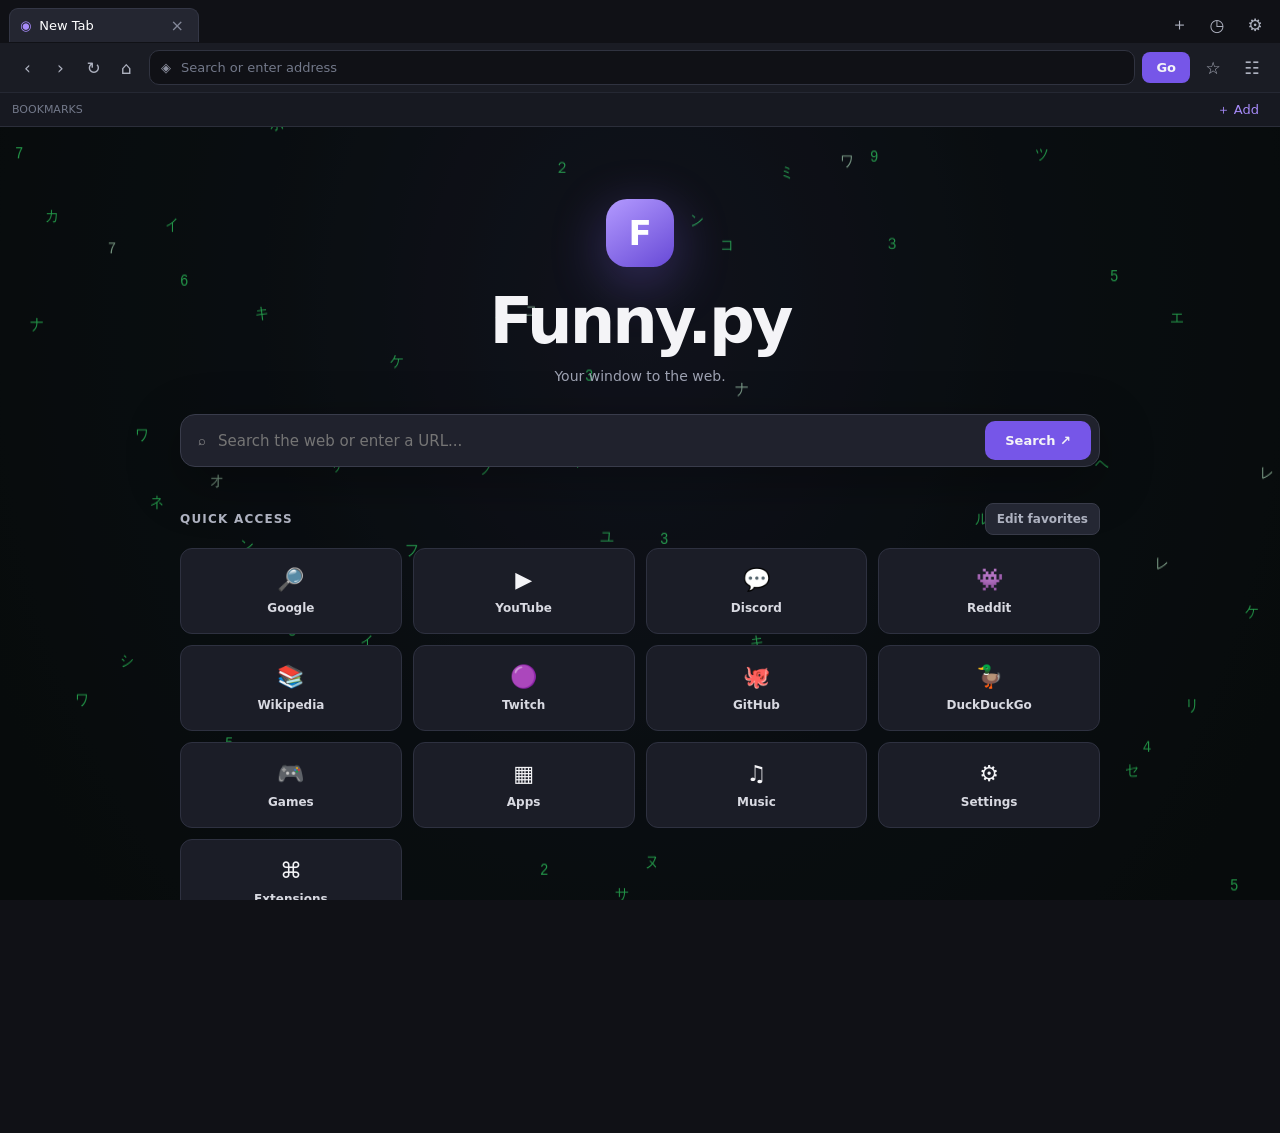
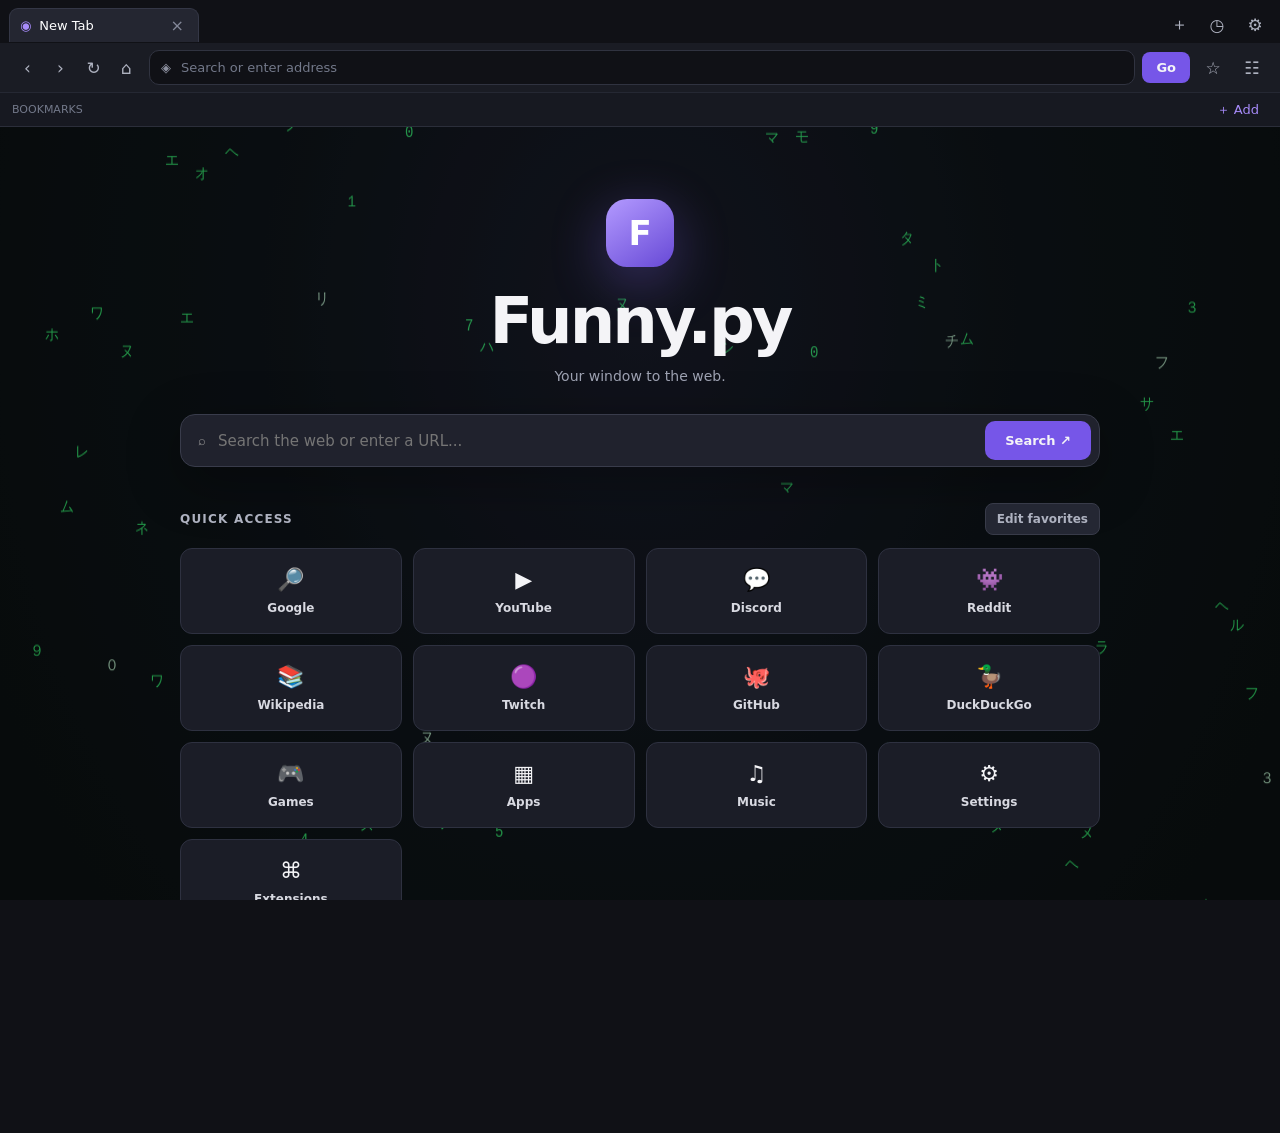
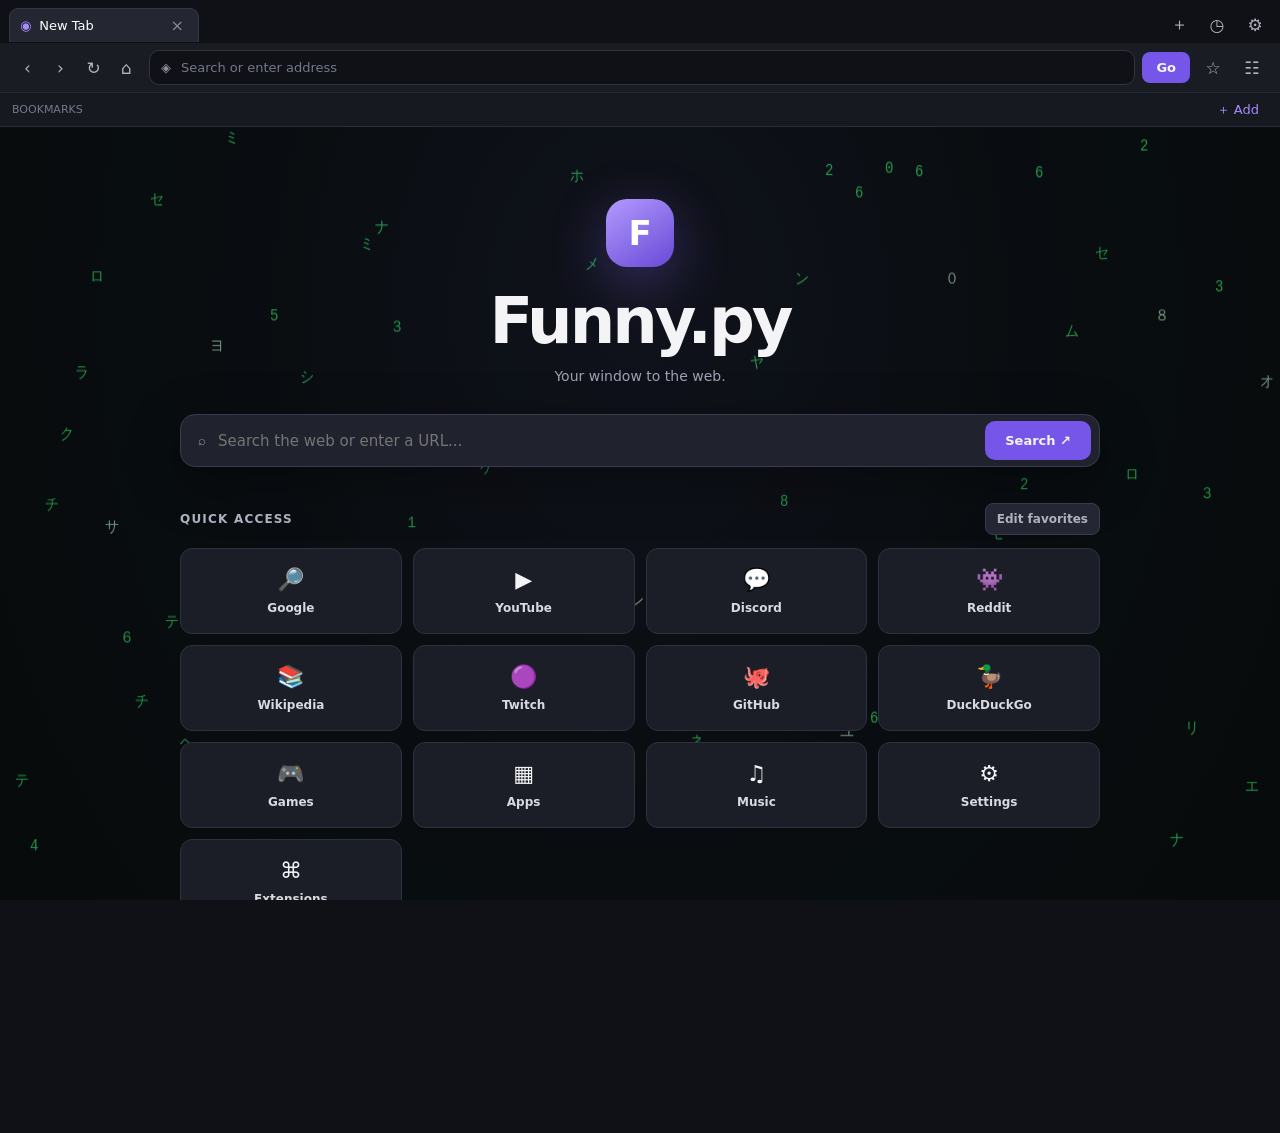
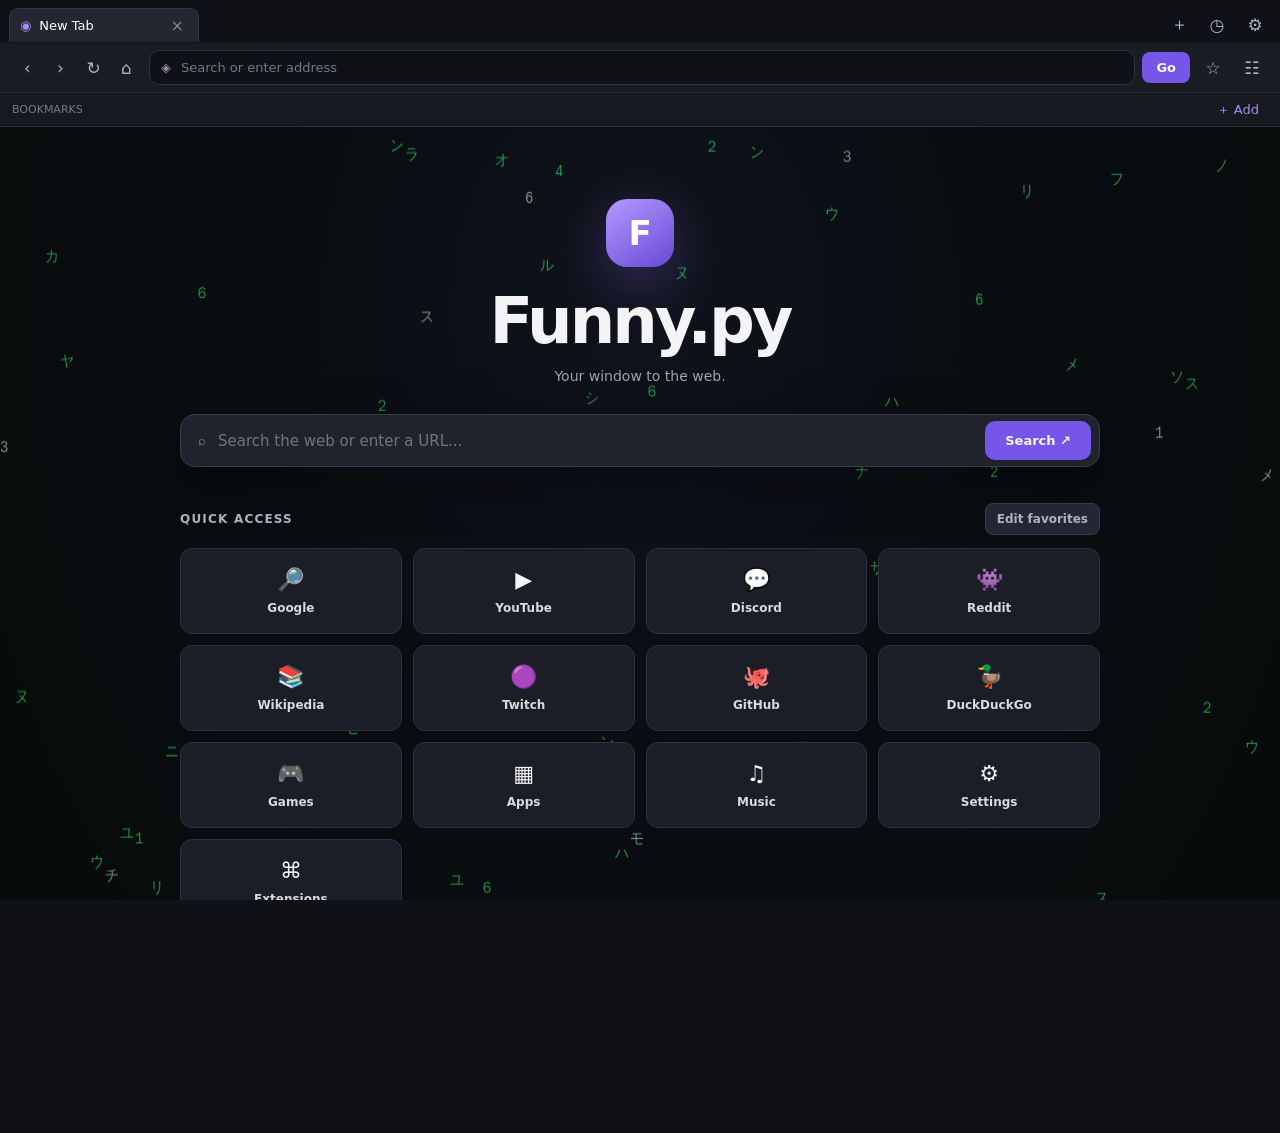
